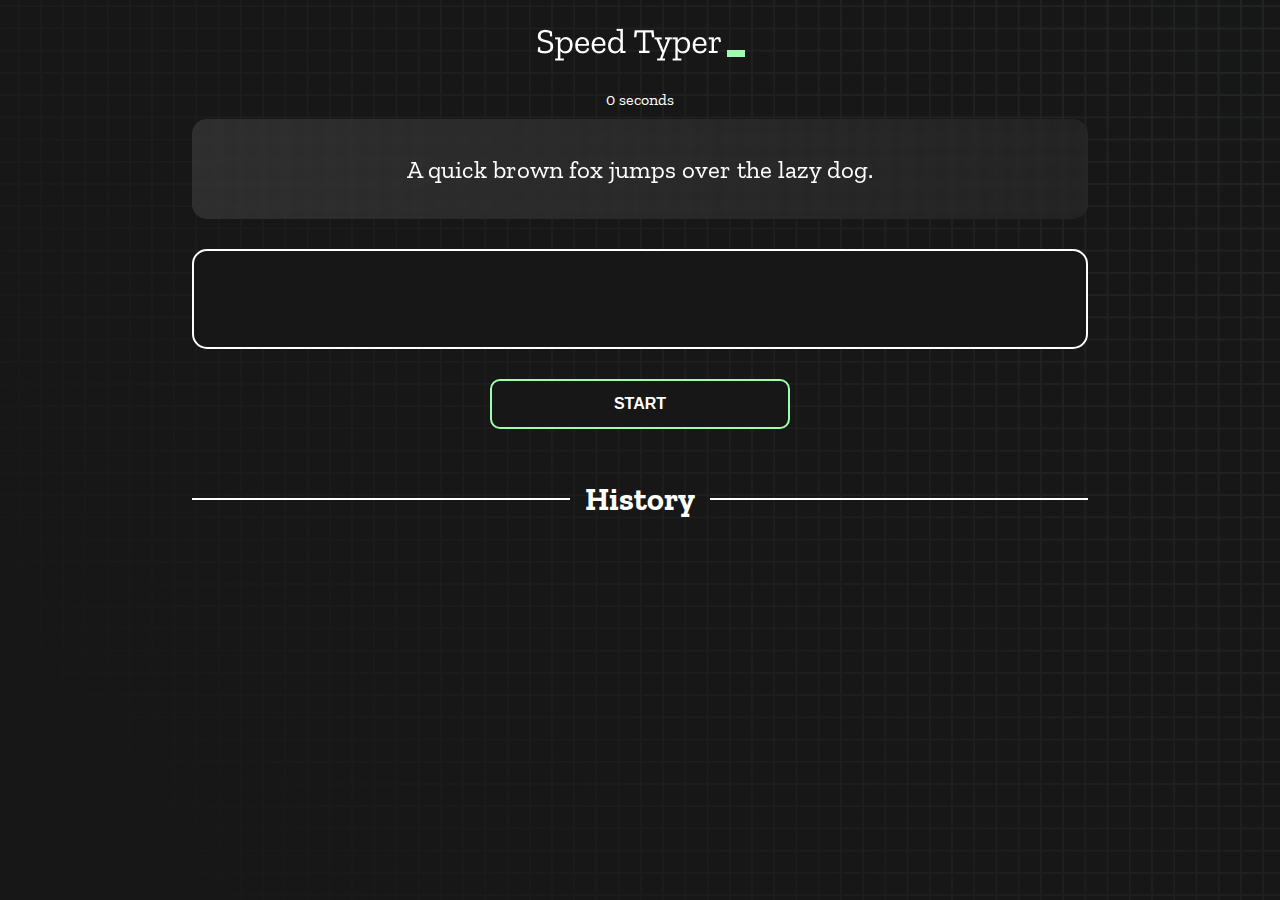
==== index.html @ 04db2db1 "Initial commit" ====
<!DOCTYPE html>
<html lang="en">
  <head>
    <meta charset="UTF-8" />
    <meta http-equiv="X-UA-Compatible" content="IE=edge" />
    <meta name="viewport" content="width=device-width, initial-scale=1.0" />
    <title>Speed Monster</title>
    <link rel="stylesheet" href="styles.css" />
    <link rel="preconnect" href="https://fonts.googleapis.com" />
    <link rel="preconnect" href="https://fonts.gstatic.com" crossorigin />
    <link
      href="https://fonts.googleapis.com/css2?family=Zilla+Slab:wght@300;400;500&display=swap"
      rel="stylesheet"
    />
  </head>
  <body>
    <h1 class="title"><img src="./logo.png" /></h1>
    <div id="show-time">0 seconds</div>

    <div class="box-container">
      <div id="question"></div>

      <div id="display" class="inactive"></div>

      <div class="buttons">
        <button id="starts">START</button>
      </div>

      <div class="divider-container">
        <div class="line"></div>
        <h1 class="title2">History</h1>
        <div class="line"></div>
      </div>
      <div id="histories"></div>
    </div>

    <div id="countdown"></div>
    <div id="modal-background" class="hidden"></div>
    <div id="result" class="hidden"></div>

    <script src="./history.js"></script>
    <script src="./script.js"></script>
  </body>
</html>
---- styles.css ----
* {
  padding: 0;
  margin: 0;
  box-sizing: border-box;
}

body {
  background-image: url("./bg.png");
  background-size: cover;
  background-position: left top;
  font-family: "Zilla Slab", serif;
}

.box-container {
  width: 70%;
  margin: 0 auto;
}

#question {
  height: 100px;
  display: flex;
  align-items: center;
  justify-content: center;
  color: white;
  font-size: 25px;
  border-radius: 15px;
  background: rgb(255, 255, 255);
  background: linear-gradient(
    92.49deg,
    rgba(255, 255, 255, 0.1) 0.18%,
    rgba(255, 255, 255, 0.05) 99.85%
  );
  backdrop-filter: blur(5px);
  margin-bottom: 30px;
}

#display {
  height: 100px;
  display: flex;
  flex-wrap: wrap;
  align-items: center;
  padding-left: 5rem;
  color: white;
  font-size: 32px;
  background-color: #171717;
  border: 2px solid #9dffad;
  border-radius: 15px;
}

#countdown {
  position: fixed;
  height: 100vh;
  width: 100vw;
  background-color: rgba(0, 0, 0, 0.8);
  top: 0;
  left: 0;
  display: flex;
  align-items: center;
  justify-content: center;
  font-size: 3rem;
  color: white;
  display: none;
}
#result {
  position: fixed;
  top: 10%; 
  left: 10%;
  transform: translate(-50%, -50%);
  height: 250px;
  width: 400px;
  background-color: #171717;
  border-radius: 15px;
  border: 2px solid #9dffad;
  color: white;
  text-align: center;
  padding: 2rem;
}
#show-time{
  text-align: center;
  color: white;
  margin: 10px 0;
}

.green {
  color: #9dffad;
}
.red {
  color: #eb6565;
}
.bold {
  font-weight: 700;
}
.inactive {
  border: 2px solid white !important;
}
.hidden {
  display: none;
}
.title {
  text-align: center;
  color: white;
  margin: 20px 0;
}

.divider-container {
  height: 80px;
  display: flex;
  justify-content: center;
  align-items: center;
  gap: 15px;
  margin: 0 auto;
}

.line {
  height: 2px;
  background: white;
  width: 100%;
}

.title2 {
  color: white;
  display: block;
}

.buttons {
  display: flex;
  justify-content: center;
  margin: 30px 0;
}
button {
  padding: 10px 20px;
  border: none;
  font-size: 16px;
  font-weight: bold;
  width: 300px;
  height: 50px;
  color: white;
  background-color: #171717;
  border-radius: 10px;
  border: 2px solid #9dffad;
  cursor: pointer;
}

#histories {
  display: flex;
  flex-wrap: wrap;
  justify-content: space-around;
}

.card {
  width: 100%;
  height: 100%;
  padding: 50px;
  display: flex;
  justify-content: space-between;
  align-items: center;
  padding: 20px 30px;
  color: white;
  border-radius: 15px;
  background: rgb(255, 255, 255);
  background: linear-gradient(
    92.49deg,
    rgba(255, 255, 255, 0.1) 0.18%,
    rgba(255, 255, 255, 0.05) 99.85%
  );
  backdrop-filter: blur(5px);
  margin-bottom: 30px;
}

#modal-background {
  background: rgb(255, 255, 255);
  background: linear-gradient(
    92.49deg,
    rgba(255, 255, 255, 0.1) 0.18%,
    rgba(255, 255, 255, 0.05) 99.85%
  );
  backdrop-filter: blur(5px);
  height: 100vh;
  width: 100%;
  position: fixed;
  top: 0;
}

@media only screen and (max-width: 700px) {
  .box-container {
    padding: 0 20px;
    width: 100%;
  }
  .card {
    flex-direction: column;
  }
}
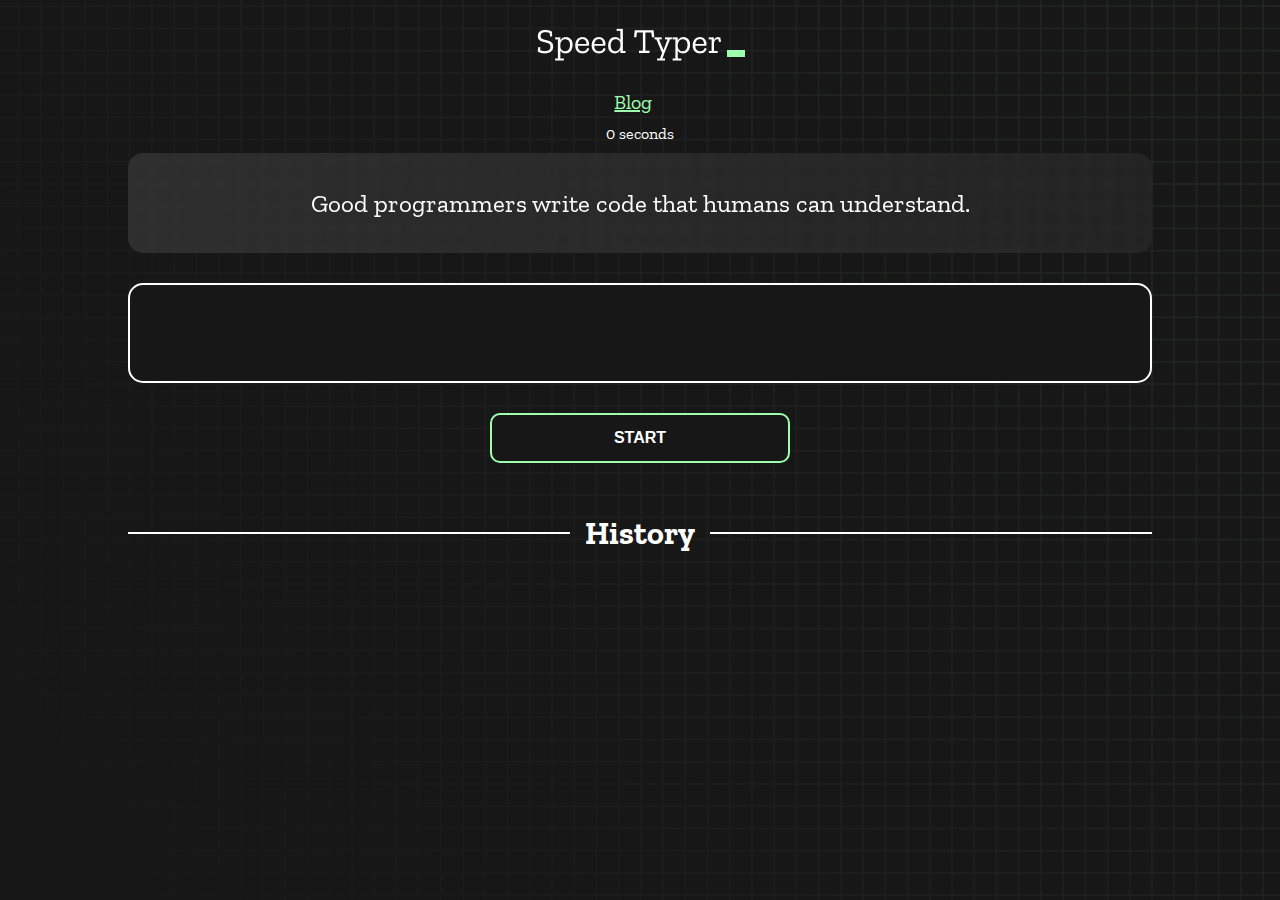
==== commit 95c06f56: "blog file added" ====
--- a/index.html
+++ b/index.html
@@ -15,6 +15,7 @@
   </head>
   <body>
     <h1 class="title"><img src="./logo.png" /></h1>
+    <a id="blog-btn" href="blog.html">Blog</a>
     <div id="show-time">0 seconds</div>
 
     <div class="box-container">
--- a/styles.css
+++ b/styles.css
@@ -12,7 +12,7 @@
 }
 
 .box-container {
-  width: 70%;
+  width: 80%;
   margin: 0 auto;
 }
 
@@ -22,6 +22,7 @@
   align-items: center;
   justify-content: center;
   color: white;
+  padding: 20px;
   font-size: 25px;
   border-radius: 15px;
   background: rgb(255, 255, 255);
@@ -63,8 +64,8 @@
 }
 #result {
   position: fixed;
-  top: 10%; 
-  left: 10%;
+  top: 50%; 
+  left: 50%;
   transform: translate(-50%, -50%);
   height: 250px;
   width: 400px;
@@ -142,9 +143,10 @@
 }
 
 #histories {
-  display: flex;
-  flex-wrap: wrap;
-  justify-content: space-around;
+  display: grid;
+  grid-template-columns: repeat(3, 1fr);
+  gap: 20px;
+  text-align: center;
 }
 
 .card {
@@ -152,6 +154,8 @@
   height: 100%;
   padding: 50px;
   display: flex;
+  flex-direction: column;
+  text-align: center;
   justify-content: space-between;
   align-items: center;
   padding: 20px 30px;
@@ -180,6 +184,11 @@
   position: fixed;
   top: 0;
 }
+#blog-btn{
+   padding-left: 48%;
+   font-size: 20px;
+   color: #9dffad; 
+}
 
 @media only screen and (max-width: 700px) {
   .box-container {
@@ -189,4 +198,12 @@
   .card {
     flex-direction: column;
   }
-}
+  #histories {
+    display: flex;
+    flex-wrap: wrap;
+    justify-content: space-around;
+  } 
+}
+ 
+
+
